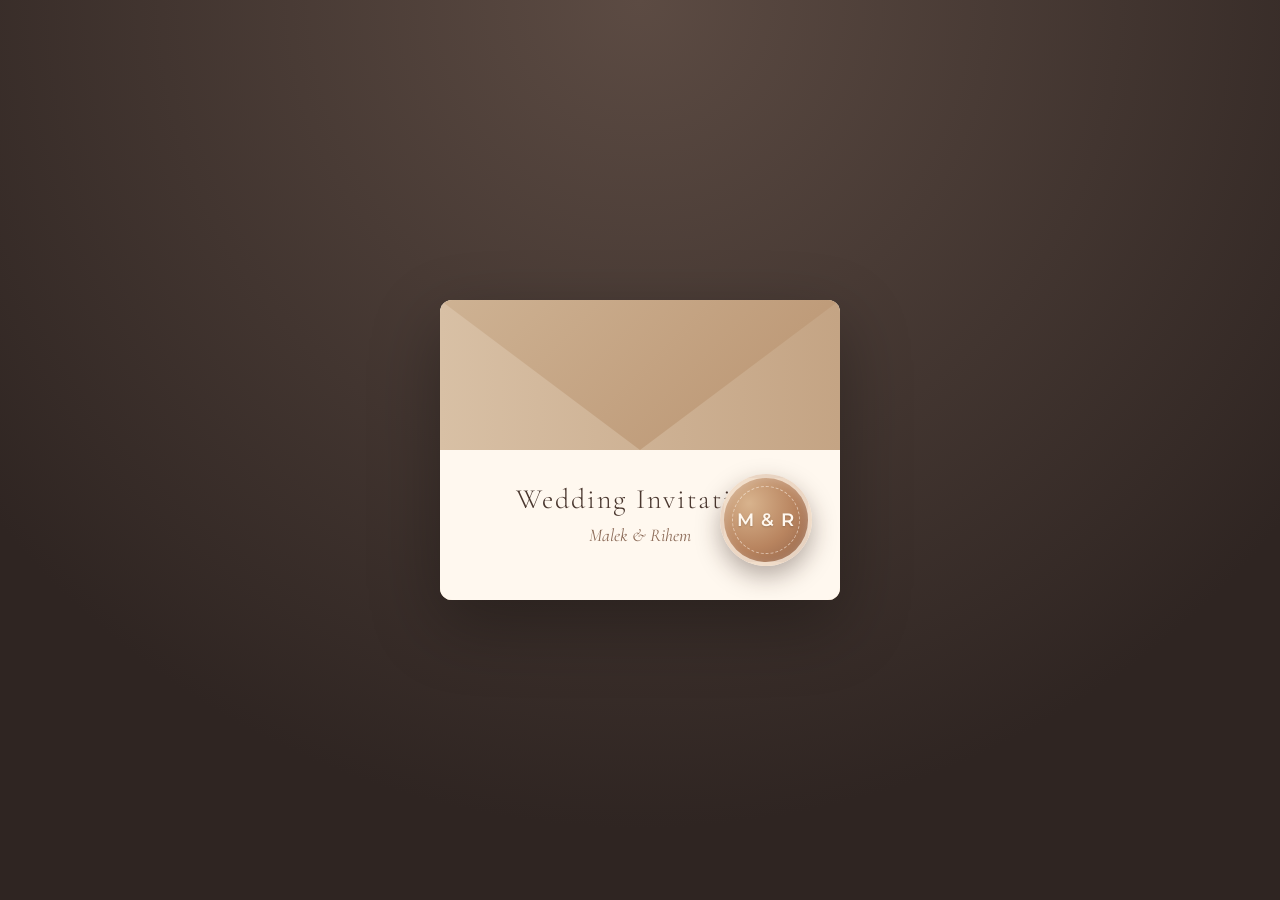
==== invitation.html @ 1e9ac097 "Replace envelope click text with round seal stamp and keep language options on invitation" ====
<!DOCTYPE html>
<html lang="en">
<head>
    <meta charset="UTF-8">
    <meta name="viewport" content="width=device-width, initial-scale=1.0">
    <title>Malek & Rihem Wedding Invitation</title>
    <link rel="stylesheet" href="invitation-styles.css">
    <link href="https://fonts.googleapis.com/css2?family=Cormorant+Garamond:wght@300;400;600&family=Montserrat:wght@400;600&display=swap" rel="stylesheet">
</head>
<body>
    <!-- ENVELOPE PAGE -->
    <div id="envelope-section" class="envelope-section active">
        <div class="envelope-container">
            <div class="envelope">
                <div class="envelope-back"></div>
                <div class="envelope-front">
                    <div class="envelope-flap"></div>
                    <div class="envelope-body">
                        <div class="envelope-text" id="envelope-text">
                            <h1>Wedding Invitation</h1>
                            <p>Malek & Rihem</p>
                        </div>
                        <button class="seal-stamp" type="button" onclick="openInvitation()" aria-label="Open invitation">
                            <span class="seal-inner">
                                <span class="seal-monogram">M&nbsp;&amp;&nbsp;R</span>
                            </span>
                        </button>
                    </div>
                </div>
            </div>
        </div>
    </div>

    <!-- INVITATION PAGE -->
    <div id="invitation-section" class="invitation-section">
        <div class="invitation-header">
            <div class="top-controls">
                <button class="back-btn" onclick="backToEnvelope()">← Back</button>
                <div class="language-toggle" aria-label="Language switcher">
                    <button type="button" id="english-toggle" class="lang-toggle-btn active" onclick="setLanguage('english')">English</button>
                    <button type="button" id="arabic-toggle" class="lang-toggle-btn" onclick="setLanguage('arabic')">العربية</button>
                </div>
            </div>
        </div>

        <div id="english-content" class="language-content active">
            <div class="invitation-container">
                <div class="invitation-card">
                    <div class="decorative-corner top-left"></div>
                    <div class="decorative-corner top-right"></div>
                    <div class="content">
                        <div class="header-text">
                            <p class="cordial">YOU ARE CORDIALLY INVITED TO</p>
                            <p class="ceremony">THE WEDDING OF</p>
                        </div>
                        <div class="names-section">
                            <div class="divider"></div>
                            <h1 class="couple-names">Malek & Rihem</h1>
                            <div class="divider"></div>
                        </div>
                        <div class="date-section">
                            <div class="date-info">
                                <p class="date-day">MONDAY</p>
                                <p class="date-number">17</p>
                                <p class="date-month">AUGUST</p>
                                <p class="date-year">2026</p>
                                <p class="date-time">AT 09 AM</p>
                            </div>
                        </div>
                        <div class="location-section">
                            <p class="venue">Haifa Palace Morneg</p>
                            <a href="https://maps.app.goo.gl/m9n8pzfaNcvFnZn8A" target="_blank" class="map-link">📍 View Location</a>
                        </div>
                        <div class="message-section">
                            <p class="reception-line">Reception to follow</p>
                        </div>
                    </div>
                    <div class="floral-bottom">
                        <div class="flower-group left">
                            <svg class="flower-large" viewBox="0 0 200 200" xmlns="http://www.w3.org/2000/svg">
                                <circle cx="100" cy="100" r="45" fill="#d4a5a5" opacity="0.6"/>
                                <circle cx="85" cy="85" r="30" fill="#e8b8b8" opacity="0.7"/>
                                <circle cx="115" cy="85" r="30" fill="#d4a5a5" opacity="0.8"/>
                                <circle cx="100" cy="60" r="25" fill="#e8c8c8" opacity="0.7"/>
                                <circle cx="100" cy="130" r="28" fill="#d9a5a5" opacity="0.6"/>
                            </svg>
                            <svg class="flower-small" viewBox="0 0 150 150" xmlns="http://www.w3.org/2000/svg">
                                <circle cx="75" cy="75" r="35" fill="#a8d4e0" opacity="0.5"/>
                                <circle cx="65" cy="65" r="22" fill="#b8d4e0" opacity="0.6"/>
                                <circle cx="85" cy="65" r="22" fill="#98c4d0" opacity="0.7"/>
                                <circle cx="75" cy="50" r="20" fill="#a8d4e0" opacity="0.8"/>
                            </svg>
                            <svg class="leaves" viewBox="0 0 100 150" xmlns="http://www.w3.org/2000/svg">
                                <ellipse cx="30" cy="40" rx="12" ry="30" fill="#9fb3cc" opacity="0.5" transform="rotate(-30 30 40)"/>
                                <ellipse cx="50" cy="60" rx="10" ry="28" fill="#a8c4d0" opacity="0.5" transform="rotate(20 50 60)"/>
                                <ellipse cx="20" cy="100" rx="11" ry="32" fill="#8fa3c4" opacity="0.4" transform="rotate(-40 20 100)"/>
                            </svg>
                        </div>
                        <div class="flower-group right">
                            <svg class="flower-large" viewBox="0 0 200 200" xmlns="http://www.w3.org/2000/svg">
                                <circle cx="100" cy="100" r="45" fill="#d4a5a5" opacity="0.6"/>
                                <circle cx="85" cy="85" r="30" fill="#e8b8b8" opacity="0.7"/>
                                <circle cx="115" cy="85" r="30" fill="#d4a5a5" opacity="0.8"/>
                                <circle cx="100" cy="60" r="25" fill="#e8c8c8" opacity="0.7"/>
                                <circle cx="100" cy="130" r="28" fill="#d9a5a5" opacity="0.6"/>
                            </svg>
                            <svg class="flower-small" viewBox="0 0 150 150" xmlns="http://www.w3.org/2000/svg">
                                <circle cx="75" cy="75" r="35" fill="#a8d4e0" opacity="0.5"/>
                                <circle cx="65" cy="65" r="22" fill="#b8d4e0" opacity="0.6"/>
                                <circle cx="85" cy="65" r="22" fill="#98c4d0" opacity="0.7"/>
                                <circle cx="75" cy="50" r="20" fill="#a8d4e0" opacity="0.8"/>
                            </svg>
                            <svg class="leaves" viewBox="0 0 100 150" xmlns="http://www.w3.org/2000/svg">
                                <ellipse cx="70" cy="40" rx="12" ry="30" fill="#9fb3cc" opacity="0.5" transform="rotate(30 70 40)"/>
                                <ellipse cx="50" cy="60" rx="10" ry="28" fill="#a8c4d0" opacity="0.5" transform="rotate(-20 50 60)"/>
                                <ellipse cx="80" cy="100" rx="11" ry="32" fill="#8fa3c4" opacity="0.4" transform="rotate(40 80 100)"/>
                            </svg>
                        </div>
                    </div>
                    <div class="decorative-corner bottom-left"></div>
                    <div class="decorative-corner bottom-right"></div>
                </div>
            </div>
        </div>

        <div id="arabic-content" class="language-content">
            <div class="invitation-container">
                <div class="invitation-card" dir="rtl">
                    <div class="decorative-corner top-left"></div>
                    <div class="decorative-corner top-right"></div>
                    <div class="content">
                        <div class="header-text">
                            <p class="cordial">يشرفنا دعوتك لحضور</p>
                            <p class="ceremony">حفل زفاف</p>
                        </div>
                        <div class="names-section">
                            <div class="divider"></div>
                            <h1 class="couple-names">مالك و ريهام</h1>
                            <div class="divider"></div>
                        </div>
                        <div class="date-section">
                            <div class="date-info">
                                <p class="date-day">الاثنين</p>
                                <p class="date-number">17</p>
                                <p class="date-month">أغسطس</p>
                                <p class="date-year">2026</p>
                                <p class="date-time">الساعة 9:00 صباحاً</p>
                            </div>
                        </div>
                        <div class="location-section">
                            <p class="venue">قصر حيفا مورنج</p>
                            <a href="https://maps.app.goo.gl/m9n8pzfaNcvFnZn8A" target="_blank" class="map-link">📍 عرض الموقع</a>
                        </div>
                        <div class="message-section">
                            <p class="reception-line">يتبعها حفل استقبال</p>
                        </div>
                    </div>
                    <div class="floral-bottom">
                        <div class="flower-group left">
                            <svg class="flower-large" viewBox="0 0 200 200" xmlns="http://www.w3.org/2000/svg">
                                <circle cx="100" cy="100" r="45" fill="#d4a5a5" opacity="0.6"/>
                                <circle cx="85" cy="85" r="30" fill="#e8b8b8" opacity="0.7"/>
                                <circle cx="115" cy="85" r="30" fill="#d4a5a5" opacity="0.8"/>
                                <circle cx="100" cy="60" r="25" fill="#e8c8c8" opacity="0.7"/>
                                <circle cx="100" cy="130" r="28" fill="#d9a5a5" opacity="0.6"/>
                            </svg>
                            <svg class="flower-small" viewBox="0 0 150 150" xmlns="http://www.w3.org/2000/svg">
                                <circle cx="75" cy="75" r="35" fill="#a8d4e0" opacity="0.5"/>
                                <circle cx="65" cy="65" r="22" fill="#b8d4e0" opacity="0.6"/>
                                <circle cx="85" cy="65" r="22" fill="#98c4d0" opacity="0.7"/>
                                <circle cx="75" cy="50" r="20" fill="#a8d4e0" opacity="0.8"/>
                            </svg>
                            <svg class="leaves" viewBox="0 0 100 150" xmlns="http://www.w3.org/2000/svg">
                                <ellipse cx="30" cy="40" rx="12" ry="30" fill="#9fb3cc" opacity="0.5" transform="rotate(-30 30 40)"/>
                                <ellipse cx="50" cy="60" rx="10" ry="28" fill="#a8c4d0" opacity="0.5" transform="rotate(20 50 60)"/>
                                <ellipse cx="20" cy="100" rx="11" ry="32" fill="#8fa3c4" opacity="0.4" transform="rotate(-40 20 100)"/>
                            </svg>
                        </div>
                        <div class="flower-group right">
                            <svg class="flower-large" viewBox="0 0 200 200" xmlns="http://www.w3.org/2000/svg">
                                <circle cx="100" cy="100" r="45" fill="#d4a5a5" opacity="0.6"/>
                                <circle cx="85" cy="85" r="30" fill="#e8b8b8" opacity="0.7"/>
                                <circle cx="115" cy="85" r="30" fill="#d4a5a5" opacity="0.8"/>
                                <circle cx="100" cy="60" r="25" fill="#e8c8c8" opacity="0.7"/>
                                <circle cx="100" cy="130" r="28" fill="#d9a5a5" opacity="0.6"/>
                            </svg>
                            <svg class="flower-small" viewBox="0 0 150 150" xmlns="http://www.w3.org/2000/svg">
                                <circle cx="75" cy="75" r="35" fill="#a8d4e0" opacity="0.5"/>
                                <circle cx="65" cy="65" r="22" fill="#b8d4e0" opacity="0.6"/>
                                <circle cx="85" cy="65" r="22" fill="#98c4d0" opacity="0.7"/>
                                <circle cx="75" cy="50" r="20" fill="#a8d4e0" opacity="0.8"/>
                            </svg>
                            <svg class="leaves" viewBox="0 0 100 150" xmlns="http://www.w3.org/2000/svg">
                                <ellipse cx="70" cy="40" rx="12" ry="30" fill="#9fb3cc" opacity="0.5" transform="rotate(30 70 40)"/>
                                <ellipse cx="50" cy="60" rx="10" ry="28" fill="#a8c4d0" opacity="0.5" transform="rotate(-20 50 60)"/>
                                <ellipse cx="80" cy="100" rx="11" ry="32" fill="#8fa3c4" opacity="0.4" transform="rotate(40 80 100)"/>
                            </svg>
                        </div>
                    </div>
                    <div class="decorative-corner bottom-left"></div>
                    <div class="decorative-corner bottom-right"></div>
                </div>
            </div>
        </div>
    </div>

    <script src="invitation-script.js"></script>
</body>
</html>
---- invitation-styles.css ----
* {
    margin: 0;
    padding: 0;
    box-sizing: border-box;
}

body {
    font-family: 'Cormorant Garamond', serif;
    background: linear-gradient(135deg, #4f4039 0%, #2f2522 100%);
    min-height: 100vh;
    color: #4a372f;
}

.envelope-section {
    display: none;
    width: 100%;
    height: 100vh;
    align-items: center;
    justify-content: center;
    background: radial-gradient(circle at top, #5c4b43 0%, #2f2522 75%);
    animation: fadeIn 0.6s ease-in;
}

.envelope-section.active {
    display: flex;
}

@keyframes fadeIn {
    from { opacity: 0; }
    to { opacity: 1; }
}

.envelope-container {
    perspective: 1000px;
    width: 100%;
    height: 100%;
    display: flex;
    align-items: center;
    justify-content: center;
}

.envelope {
    position: relative;
    width: 400px;
    height: 300px;
    background: #fff8ef;
    border-radius: 12px;
    box-shadow: 0 24px 70px rgba(0, 0, 0, 0.3);
    overflow: hidden;
}

.envelope-back {
    position: absolute;
    inset: 0;
    background: linear-gradient(to right, #d8c0a5, #c4a484);
    z-index: 1;
}

.envelope-front {
    position: absolute;
    inset: 0;
    z-index: 2;
    display: flex;
    flex-direction: column;
    align-items: center;
    justify-content: center;
}

.envelope-flap {
    position: absolute;
    top: 0;
    left: 0;
    width: 100%;
    height: 50%;
    background: linear-gradient(135deg, #ceb293, #b99370);
    clip-path: polygon(0 0, 100% 0, 50% 100%);
    z-index: 3;
}

.envelope-body {
    position: absolute;
    top: 50%;
    left: 0;
    width: 100%;
    height: 50%;
    background: #fff8ef;
    display: flex;
    flex-direction: column;
    align-items: center;
    justify-content: center;
    padding: 30px 20px;
    z-index: 2;
}

.envelope-text {
    text-align: center;
    margin-bottom: 22px;
    z-index: 3;
    position: relative;
}

.envelope-text h1 {
    font-size: 28px;
    color: #4a372f;
    font-weight: 300;
    letter-spacing: 2px;
    margin-bottom: 8px;
}

.envelope-text p {
    font-size: 18px;
    color: #8b6a57;
    font-style: italic;
}

.seal-stamp {
    position: absolute;
    right: 28px;
    top: 24px;
    width: 92px;
    height: 92px;
    border: none;
    background: transparent;
    cursor: pointer;
    z-index: 5;
    padding: 0;
    border-radius: 50%;
    transition: transform 0.3s ease;
    animation: seal-float 2.2s ease-in-out infinite;
}

.seal-stamp:hover {
    transform: scale(1.08);
}

.seal-inner {
    width: 100%;
    height: 100%;
    display: flex;
    align-items: center;
    justify-content: center;
    border-radius: 50%;
    background: radial-gradient(circle at 30% 30%, #d8b38d 0%, #b8845f 55%, #8e5f46 100%);
    border: 4px solid rgba(255, 244, 231, 0.75);
    box-shadow: 0 10px 24px rgba(43, 25, 20, 0.35), inset 0 2px 8px rgba(255, 255, 255, 0.25);
    position: relative;
}

.seal-inner::before {
    content: "";
    position: absolute;
    inset: 8px;
    border-radius: 50%;
    border: 1px dashed rgba(255, 245, 235, 0.55);
}

.seal-monogram {
    color: #fff8ef;
    font-family: 'Montserrat', sans-serif;
    font-size: 18px;
    font-weight: 600;
    letter-spacing: 1px;
    text-shadow: 0 1px 2px rgba(0, 0, 0, 0.18);
}

@keyframes seal-float {
    0%, 100% { transform: translateY(0); }
    50% { transform: translateY(-4px); }
}

.invitation-section {
    display: none;
    width: 100%;
    min-height: 100vh;
    padding: 20px;
    background: linear-gradient(135deg, #4f4039 0%, #2f2522 100%);
    animation: fadeIn 0.5s ease-in;
}

.invitation-section.active {
    display: block;
}

.invitation-header {
    max-width: 850px;
    margin: 0 auto 20px;
    padding: 10px 0;
}

.top-controls {
    display: flex;
    justify-content: space-between;
    align-items: center;
    gap: 16px;
    flex-wrap: wrap;
}

.back-btn {
    background: linear-gradient(135deg, #8b6a57 0%, #6f5345 100%);
    color: #fffaf4;
    border: none;
    padding: 10px 20px;
    border-radius: 25px;
    cursor: pointer;
    font-weight: 600;
    font-size: 13px;
    transition: all 0.3s ease;
}

.back-btn:hover {
    transform: scale(1.05);
    box-shadow: 0 6px 20px rgba(17, 11, 9, 0.35);
}

.language-toggle {
    display: inline-flex;
    align-items: center;
    gap: 8px;
    padding: 6px;
    border-radius: 999px;
    background: rgba(255, 248, 239, 0.12);
    border: 1px solid rgba(198, 162, 122, 0.35);
    backdrop-filter: blur(6px);
}

.lang-toggle-btn {
    border: none;
    background: transparent;
    color: #f3e8dc;
    padding: 10px 18px;
    border-radius: 999px;
    cursor: pointer;
    font-size: 14px;
    font-weight: 600;
    transition: all 0.25s ease;
}

.lang-toggle-btn.active {
    background: linear-gradient(135deg, #c6a27a 0%, #a67c7c 100%);
    color: #fffaf4;
    box-shadow: 0 8px 18px rgba(0, 0, 0, 0.22);
}

.lang-toggle-btn:hover:not(.active) {
    background: rgba(255, 248, 239, 0.12);
}

.language-content {
    display: none;
}

.language-content.active {
    display: block;
}

.invitation-container {
    max-width: 850px;
    margin: 0 auto;
    display: flex;
    align-items: center;
    justify-content: center;
    min-height: calc(100vh - 80px);
}

.invitation-card {
    background: linear-gradient(180deg, #f8f1e8 0%, #efe3d3 100%);
    border-radius: 18px;
    padding: 60px 50px 80px 50px;
    box-shadow: 0 30px 90px rgba(0, 0, 0, 0.28);
    position: relative;
    max-width: 750px;
    overflow: visible;
    border: 1px solid rgba(198, 162, 122, 0.35);
}

.decorative-corner {
    position: absolute;
    width: 120px;
    height: 120px;
    opacity: 0.45;
    pointer-events: none;
}

.decorative-corner.top-left,
.decorative-corner.bottom-left {
    left: -20px;
    background: url("data:image/svg+xml,%3Csvg xmlns='http://www.w3.org/2000/svg' viewBox='0 0 120 120'%3E%3Cpath d='M20 100 Q30 90 40 80 Q50 70 60 60 Q70 50 80 40 Q90 30 100 25' fill='none' stroke='%23a67c7c' stroke-width='2'/%3E%3Cpath d='M25 95 Q35 85 45 75 Q55 65 65 55' fill='none' stroke='%23c6a27a' stroke-width='1.5'/%3E%3Ccircle cx='75' cy='45' r='4' fill='%23c6a27a'/%3E%3Ccircle cx='88' cy='33' r='3' fill='%23a67c7c'/%3E%3C/svg%3E") no-repeat center/contain;
}

.decorative-corner.top-right,
.decorative-corner.bottom-right {
    right: -20px;
    background: url("data:image/svg+xml,%3Csvg xmlns='http://www.w3.org/2000/svg' viewBox='0 0 120 120'%3E%3Cpath d='M100 100 Q90 90 80 80 Q70 70 60 60 Q50 50 40 40 Q30 30 20 25' fill='none' stroke='%23a67c7c' stroke-width='2'/%3E%3Cpath d='M95 95 Q85 85 75 75 Q65 65 55 55' fill='none' stroke='%23c6a27a' stroke-width='1.5'/%3E%3Ccircle cx='45' cy='45' r='4' fill='%23c6a27a'/%3E%3Ccircle cx='32' cy='33' r='3' fill='%23a67c7c'/%3E%3C/svg%3E") no-repeat center/contain;
}

.decorative-corner.top-left { top: -20px; }
.decorative-corner.top-right { top: -20px; }
.decorative-corner.bottom-left { bottom: -20px; transform: scaleY(-1); }
.decorative-corner.bottom-right { bottom: -20px; transform: scaleX(-1) scaleY(-1); }

.content {
    position: relative;
    z-index: 2;
}

.header-text {
    text-align: center;
    margin-bottom: 30px;
}

.cordial {
    font-size: 16px;
    letter-spacing: 3px;
    color: #8b6a57;
    font-weight: 500;
    margin-bottom: 8px;
    text-transform: uppercase;
}

.ceremony {
    font-size: 14px;
    letter-spacing: 2px;
    color: #a67c7c;
    font-weight: 400;
    text-transform: uppercase;
}

.names-section {
    text-align: center;
    margin: 40px 0;
    display: flex;
    flex-direction: column;
    align-items: center;
    gap: 15px;
}

.divider {
    width: 100px;
    height: 2px;
    background: linear-gradient(90deg, transparent, #c6a27a, transparent);
}

.couple-names {
    font-size: 52px;
    color: #4a372f;
    font-weight: 300;
    letter-spacing: 1px;
    font-style: italic;
}

.date-section {
    text-align: center;
    margin: 50px 0 40px 0;
}

.date-info {
    display: flex;
    flex-direction: column;
    align-items: center;
    gap: 8px;
    background: linear-gradient(135deg, rgba(166, 124, 124, 0.08) 0%, rgba(198, 162, 122, 0.12) 100%);
    padding: 30px;
    border-radius: 12px;
    border: 1px solid rgba(198, 162, 122, 0.28);
}

.date-day {
    font-size: 12px;
    letter-spacing: 2px;
    color: #8b6a57;
    text-transform: uppercase;
    font-weight: 600;
}

.date-number {
    font-size: 56px;
    color: #c6a27a;
    font-weight: 400;
    line-height: 1;
}

.date-month {
    font-size: 12px;
    letter-spacing: 2px;
    color: #8b6a57;
    text-transform: uppercase;
    font-weight: 600;
}

.date-year {
    font-size: 14px;
    color: #7a6457;
    margin-top: 5px;
}

.date-time {
    font-size: 12px;
    color: #a67c7c;
    margin-top: 8px;
    font-weight: 600;
}

.location-section {
    text-align: center;
    margin: 35px 0;
}

.venue {
    font-size: 20px;
    color: #4a372f;
    font-weight: 400;
    letter-spacing: 0.5px;
    margin-bottom: 12px;
}

.map-link {
    display: inline-block;
    color: #8b6a57;
    text-decoration: none;
    font-size: 13px;
    border-bottom: 2px solid #c6a27a;
    transition: all 0.3s ease;
    padding-bottom: 3px;
}

.map-link:hover {
    color: #4a372f;
    border-bottom-color: #4a372f;
}

.message-section {
    text-align: center;
    margin: 30px 0;
}

.reception-line {
    font-size: 13px;
    color: #7a6457;
    letter-spacing: 1px;
    font-style: italic;
}

.floral-bottom {
    position: absolute;
    bottom: -40px;
    left: 0;
    right: 0;
    display: flex;
    justify-content: space-between;
    width: 100%;
    z-index: 1;
}

.flower-group {
    position: relative;
    width: 150px;
    height: 150px;
}

.flower-group.left { left: -30px; }
.flower-group.right { right: -30px; }

.flower-large {
    position: absolute;
    width: 130px;
    height: 130px;
    bottom: 0;
}

.flower-small {
    position: absolute;
    width: 90px;
    height: 90px;
    bottom: 20px;
}

.leaves {
    position: absolute;
    width: 80px;
    height: 120px;
}

@media (max-width: 600px) {
    .envelope {
        width: 320px;
        height: 240px;
    }

    .seal-stamp {
        width: 78px;
        height: 78px;
        right: 20px;
        top: 18px;
    }

    .seal-monogram {
        font-size: 15px;
    }

    .top-controls {
        flex-direction: column;
        align-items: stretch;
    }

    .language-toggle {
        justify-content: center;
    }

    .invitation-card {
        padding: 40px 25px 70px 25px;
    }

    .couple-names {
        font-size: 40px;
    }

    .date-number {
        font-size: 48px;
    }

    .cordial {
        font-size: 14px;
    }

    .ceremony {
        font-size: 12px;
    }

    .venue {
        font-size: 18px;
    }

    .decorative-corner {
        width: 80px;
        height: 80px;
    }

    .flower-large {
        width: 100px;
        height: 100px;
    }

    .flower-small {
        width: 70px;
        height: 70px;
    }
}

@media (max-width: 400px) {
    .envelope {
        width: 280px;
        height: 210px;
    }

    .seal-stamp {
        width: 68px;
        height: 68px;
        right: 16px;
        top: 16px;
    }

    .seal-monogram {
        font-size: 13px;
    }

    .lang-toggle-btn {
        padding: 9px 14px;
        font-size: 13px;
    }

    .invitation-card {
        padding: 30px 15px 60px 15px;
    }

    .couple-names {
        font-size: 32px;
    }

    .date-number {
        font-size: 42px;
    }

    .names-section {
        gap: 10px;
    }

    .envelope-text h1 {
        font-size: 22px;
    }

    .envelope-text p {
        font-size: 16px;
    }
}
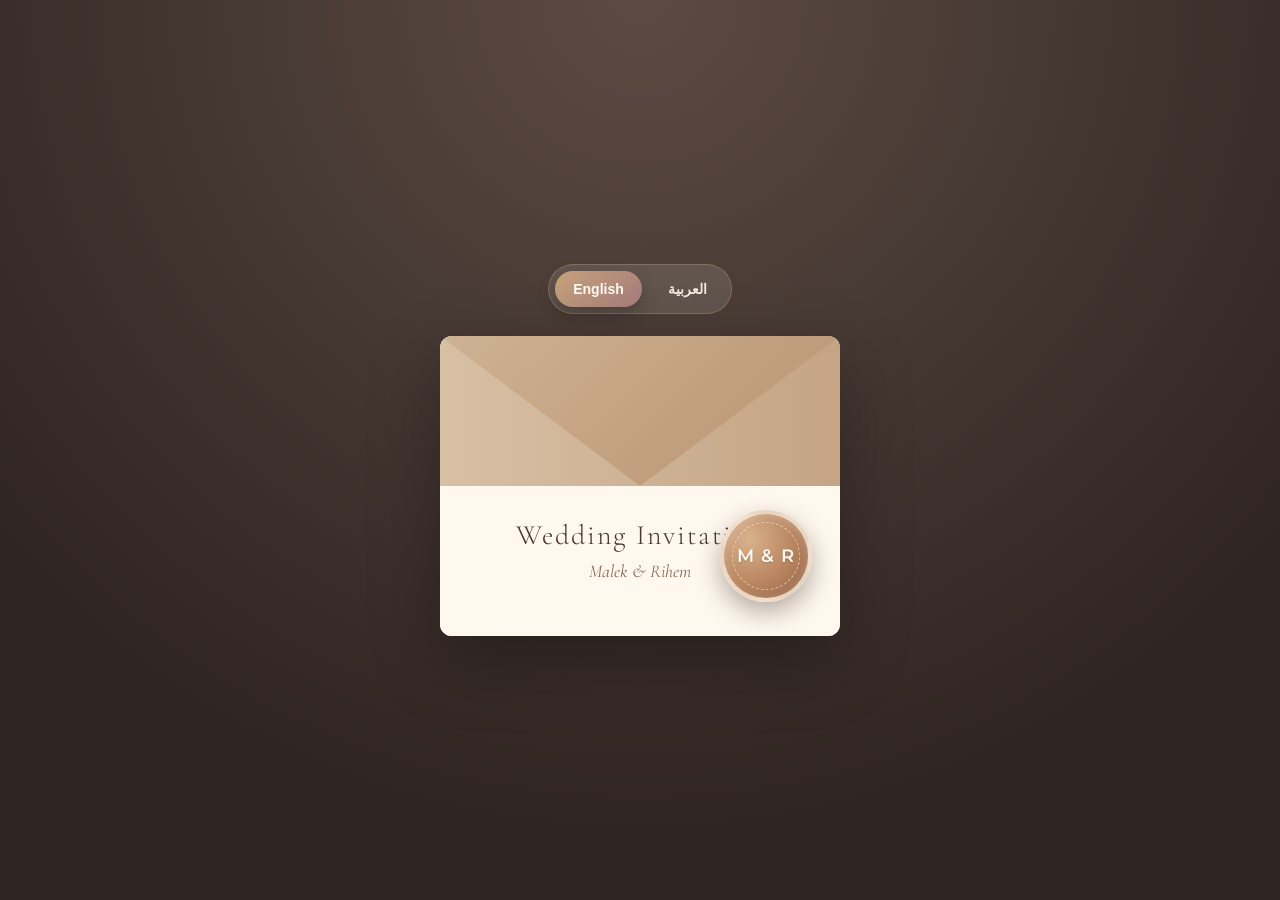
==== commit 963a3feb: "Show language selector on envelope page and keep selection through invitation" ====
--- a/invitation.html
+++ b/invitation.html
@@ -8,30 +8,37 @@
     <link href="https://fonts.googleapis.com/css2?family=Cormorant+Garamond:wght@300;400;600&family=Montserrat:wght@400;600&display=swap" rel="stylesheet">
 </head>
 <body>
-    <!-- ENVELOPE PAGE -->
     <div id="envelope-section" class="envelope-section active">
-        <div class="envelope-container">
-            <div class="envelope">
-                <div class="envelope-back"></div>
-                <div class="envelope-front">
-                    <div class="envelope-flap"></div>
-                    <div class="envelope-body">
-                        <div class="envelope-text" id="envelope-text">
-                            <h1>Wedding Invitation</h1>
-                            <p>Malek & Rihem</p>
+        <div class="envelope-stage">
+            <div class="envelope-language-bar">
+                <div class="language-toggle" aria-label="Language switcher">
+                    <button type="button" id="english-toggle-envelope" class="lang-toggle-btn active" onclick="setLanguage('english')">English</button>
+                    <button type="button" id="arabic-toggle-envelope" class="lang-toggle-btn" onclick="setLanguage('arabic')">العربية</button>
+                </div>
+            </div>
+
+            <div class="envelope-container">
+                <div class="envelope">
+                    <div class="envelope-back"></div>
+                    <div class="envelope-front">
+                        <div class="envelope-flap"></div>
+                        <div class="envelope-body">
+                            <div class="envelope-text" id="envelope-text">
+                                <h1>Wedding Invitation</h1>
+                                <p>Malek & Rihem</p>
+                            </div>
+                            <button class="seal-stamp" type="button" onclick="openInvitation()" aria-label="Open invitation">
+                                <span class="seal-inner">
+                                    <span class="seal-monogram">M &amp; R</span>
+                                </span>
+                            </button>
                         </div>
-                        <button class="seal-stamp" type="button" onclick="openInvitation()" aria-label="Open invitation">
-                            <span class="seal-inner">
-                                <span class="seal-monogram">M&nbsp;&amp;&nbsp;R</span>
-                            </span>
-                        </button>
                     </div>
                 </div>
             </div>
         </div>
     </div>
 
-    <!-- INVITATION PAGE -->
     <div id="invitation-section" class="invitation-section">
         <div class="invitation-header">
             <div class="top-controls">
@@ -77,44 +84,14 @@
                     </div>
                     <div class="floral-bottom">
                         <div class="flower-group left">
-                            <svg class="flower-large" viewBox="0 0 200 200" xmlns="http://www.w3.org/2000/svg">
-                                <circle cx="100" cy="100" r="45" fill="#d4a5a5" opacity="0.6"/>
-                                <circle cx="85" cy="85" r="30" fill="#e8b8b8" opacity="0.7"/>
-                                <circle cx="115" cy="85" r="30" fill="#d4a5a5" opacity="0.8"/>
-                                <circle cx="100" cy="60" r="25" fill="#e8c8c8" opacity="0.7"/>
-                                <circle cx="100" cy="130" r="28" fill="#d9a5a5" opacity="0.6"/>
-                            </svg>
-                            <svg class="flower-small" viewBox="0 0 150 150" xmlns="http://www.w3.org/2000/svg">
-                                <circle cx="75" cy="75" r="35" fill="#a8d4e0" opacity="0.5"/>
-                                <circle cx="65" cy="65" r="22" fill="#b8d4e0" opacity="0.6"/>
-                                <circle cx="85" cy="65" r="22" fill="#98c4d0" opacity="0.7"/>
-                                <circle cx="75" cy="50" r="20" fill="#a8d4e0" opacity="0.8"/>
-                            </svg>
-                            <svg class="leaves" viewBox="0 0 100 150" xmlns="http://www.w3.org/2000/svg">
-                                <ellipse cx="30" cy="40" rx="12" ry="30" fill="#9fb3cc" opacity="0.5" transform="rotate(-30 30 40)"/>
-                                <ellipse cx="50" cy="60" rx="10" ry="28" fill="#a8c4d0" opacity="0.5" transform="rotate(20 50 60)"/>
-                                <ellipse cx="20" cy="100" rx="11" ry="32" fill="#8fa3c4" opacity="0.4" transform="rotate(-40 20 100)"/>
-                            </svg>
+                            <svg class="flower-large" viewBox="0 0 200 200" xmlns="http://www.w3.org/2000/svg"><circle cx="100" cy="100" r="45" fill="#d4a5a5" opacity="0.6"/><circle cx="85" cy="85" r="30" fill="#e8b8b8" opacity="0.7"/><circle cx="115" cy="85" r="30" fill="#d4a5a5" opacity="0.8"/><circle cx="100" cy="60" r="25" fill="#e8c8c8" opacity="0.7"/><circle cx="100" cy="130" r="28" fill="#d9a5a5" opacity="0.6"/></svg>
+                            <svg class="flower-small" viewBox="0 0 150 150" xmlns="http://www.w3.org/2000/svg"><circle cx="75" cy="75" r="35" fill="#a8d4e0" opacity="0.5"/><circle cx="65" cy="65" r="22" fill="#b8d4e0" opacity="0.6"/><circle cx="85" cy="65" r="22" fill="#98c4d0" opacity="0.7"/><circle cx="75" cy="50" r="20" fill="#a8d4e0" opacity="0.8"/></svg>
+                            <svg class="leaves" viewBox="0 0 100 150" xmlns="http://www.w3.org/2000/svg"><ellipse cx="30" cy="40" rx="12" ry="30" fill="#9fb3cc" opacity="0.5" transform="rotate(-30 30 40)"/><ellipse cx="50" cy="60" rx="10" ry="28" fill="#a8c4d0" opacity="0.5" transform="rotate(20 50 60)"/><ellipse cx="20" cy="100" rx="11" ry="32" fill="#8fa3c4" opacity="0.4" transform="rotate(-40 20 100)"/></svg>
                         </div>
                         <div class="flower-group right">
-                            <svg class="flower-large" viewBox="0 0 200 200" xmlns="http://www.w3.org/2000/svg">
-                                <circle cx="100" cy="100" r="45" fill="#d4a5a5" opacity="0.6"/>
-                                <circle cx="85" cy="85" r="30" fill="#e8b8b8" opacity="0.7"/>
-                                <circle cx="115" cy="85" r="30" fill="#d4a5a5" opacity="0.8"/>
-                                <circle cx="100" cy="60" r="25" fill="#e8c8c8" opacity="0.7"/>
-                                <circle cx="100" cy="130" r="28" fill="#d9a5a5" opacity="0.6"/>
-                            </svg>
-                            <svg class="flower-small" viewBox="0 0 150 150" xmlns="http://www.w3.org/2000/svg">
-                                <circle cx="75" cy="75" r="35" fill="#a8d4e0" opacity="0.5"/>
-                                <circle cx="65" cy="65" r="22" fill="#b8d4e0" opacity="0.6"/>
-                                <circle cx="85" cy="65" r="22" fill="#98c4d0" opacity="0.7"/>
-                                <circle cx="75" cy="50" r="20" fill="#a8d4e0" opacity="0.8"/>
-                            </svg>
-                            <svg class="leaves" viewBox="0 0 100 150" xmlns="http://www.w3.org/2000/svg">
-                                <ellipse cx="70" cy="40" rx="12" ry="30" fill="#9fb3cc" opacity="0.5" transform="rotate(30 70 40)"/>
-                                <ellipse cx="50" cy="60" rx="10" ry="28" fill="#a8c4d0" opacity="0.5" transform="rotate(-20 50 60)"/>
-                                <ellipse cx="80" cy="100" rx="11" ry="32" fill="#8fa3c4" opacity="0.4" transform="rotate(40 80 100)"/>
-                            </svg>
+                            <svg class="flower-large" viewBox="0 0 200 200" xmlns="http://www.w3.org/2000/svg"><circle cx="100" cy="100" r="45" fill="#d4a5a5" opacity="0.6"/><circle cx="85" cy="85" r="30" fill="#e8b8b8" opacity="0.7"/><circle cx="115" cy="85" r="30" fill="#d4a5a5" opacity="0.8"/><circle cx="100" cy="60" r="25" fill="#e8c8c8" opacity="0.7"/><circle cx="100" cy="130" r="28" fill="#d9a5a5" opacity="0.6"/></svg>
+                            <svg class="flower-small" viewBox="0 0 150 150" xmlns="http://www.w3.org/2000/svg"><circle cx="75" cy="75" r="35" fill="#a8d4e0" opacity="0.5"/><circle cx="65" cy="65" r="22" fill="#b8d4e0" opacity="0.6"/><circle cx="85" cy="65" r="22" fill="#98c4d0" opacity="0.7"/><circle cx="75" cy="50" r="20" fill="#a8d4e0" opacity="0.8"/></svg>
+                            <svg class="leaves" viewBox="0 0 100 150" xmlns="http://www.w3.org/2000/svg"><ellipse cx="70" cy="40" rx="12" ry="30" fill="#9fb3cc" opacity="0.5" transform="rotate(30 70 40)"/><ellipse cx="50" cy="60" rx="10" ry="28" fill="#a8c4d0" opacity="0.5" transform="rotate(-20 50 60)"/><ellipse cx="80" cy="100" rx="11" ry="32" fill="#8fa3c4" opacity="0.4" transform="rotate(40 80 100)"/></svg>
                         </div>
                     </div>
                     <div class="decorative-corner bottom-left"></div>
@@ -157,44 +134,14 @@
                     </div>
                     <div class="floral-bottom">
                         <div class="flower-group left">
-                            <svg class="flower-large" viewBox="0 0 200 200" xmlns="http://www.w3.org/2000/svg">
-                                <circle cx="100" cy="100" r="45" fill="#d4a5a5" opacity="0.6"/>
-                                <circle cx="85" cy="85" r="30" fill="#e8b8b8" opacity="0.7"/>
-                                <circle cx="115" cy="85" r="30" fill="#d4a5a5" opacity="0.8"/>
-                                <circle cx="100" cy="60" r="25" fill="#e8c8c8" opacity="0.7"/>
-                                <circle cx="100" cy="130" r="28" fill="#d9a5a5" opacity="0.6"/>
-                            </svg>
-                            <svg class="flower-small" viewBox="0 0 150 150" xmlns="http://www.w3.org/2000/svg">
-                                <circle cx="75" cy="75" r="35" fill="#a8d4e0" opacity="0.5"/>
-                                <circle cx="65" cy="65" r="22" fill="#b8d4e0" opacity="0.6"/>
-                                <circle cx="85" cy="65" r="22" fill="#98c4d0" opacity="0.7"/>
-                                <circle cx="75" cy="50" r="20" fill="#a8d4e0" opacity="0.8"/>
-                            </svg>
-                            <svg class="leaves" viewBox="0 0 100 150" xmlns="http://www.w3.org/2000/svg">
-                                <ellipse cx="30" cy="40" rx="12" ry="30" fill="#9fb3cc" opacity="0.5" transform="rotate(-30 30 40)"/>
-                                <ellipse cx="50" cy="60" rx="10" ry="28" fill="#a8c4d0" opacity="0.5" transform="rotate(20 50 60)"/>
-                                <ellipse cx="20" cy="100" rx="11" ry="32" fill="#8fa3c4" opacity="0.4" transform="rotate(-40 20 100)"/>
-                            </svg>
+                            <svg class="flower-large" viewBox="0 0 200 200" xmlns="http://www.w3.org/2000/svg"><circle cx="100" cy="100" r="45" fill="#d4a5a5" opacity="0.6"/><circle cx="85" cy="85" r="30" fill="#e8b8b8" opacity="0.7"/><circle cx="115" cy="85" r="30" fill="#d4a5a5" opacity="0.8"/><circle cx="100" cy="60" r="25" fill="#e8c8c8" opacity="0.7"/><circle cx="100" cy="130" r="28" fill="#d9a5a5" opacity="0.6"/></svg>
+                            <svg class="flower-small" viewBox="0 0 150 150" xmlns="http://www.w3.org/2000/svg"><circle cx="75" cy="75" r="35" fill="#a8d4e0" opacity="0.5"/><circle cx="65" cy="65" r="22" fill="#b8d4e0" opacity="0.6"/><circle cx="85" cy="65" r="22" fill="#98c4d0" opacity="0.7"/><circle cx="75" cy="50" r="20" fill="#a8d4e0" opacity="0.8"/></svg>
+                            <svg class="leaves" viewBox="0 0 100 150" xmlns="http://www.w3.org/2000/svg"><ellipse cx="30" cy="40" rx="12" ry="30" fill="#9fb3cc" opacity="0.5" transform="rotate(-30 30 40)"/><ellipse cx="50" cy="60" rx="10" ry="28" fill="#a8c4d0" opacity="0.5" transform="rotate(20 50 60)"/><ellipse cx="20" cy="100" rx="11" ry="32" fill="#8fa3c4" opacity="0.4" transform="rotate(-40 20 100)"/></svg>
                         </div>
                         <div class="flower-group right">
-                            <svg class="flower-large" viewBox="0 0 200 200" xmlns="http://www.w3.org/2000/svg">
-                                <circle cx="100" cy="100" r="45" fill="#d4a5a5" opacity="0.6"/>
-                                <circle cx="85" cy="85" r="30" fill="#e8b8b8" opacity="0.7"/>
-                                <circle cx="115" cy="85" r="30" fill="#d4a5a5" opacity="0.8"/>
-                                <circle cx="100" cy="60" r="25" fill="#e8c8c8" opacity="0.7"/>
-                                <circle cx="100" cy="130" r="28" fill="#d9a5a5" opacity="0.6"/>
-                            </svg>
-                            <svg class="flower-small" viewBox="0 0 150 150" xmlns="http://www.w3.org/2000/svg">
-                                <circle cx="75" cy="75" r="35" fill="#a8d4e0" opacity="0.5"/>
-                                <circle cx="65" cy="65" r="22" fill="#b8d4e0" opacity="0.6"/>
-                                <circle cx="85" cy="65" r="22" fill="#98c4d0" opacity="0.7"/>
-                                <circle cx="75" cy="50" r="20" fill="#a8d4e0" opacity="0.8"/>
-                            </svg>
-                            <svg class="leaves" viewBox="0 0 100 150" xmlns="http://www.w3.org/2000/svg">
-                                <ellipse cx="70" cy="40" rx="12" ry="30" fill="#9fb3cc" opacity="0.5" transform="rotate(30 70 40)"/>
-                                <ellipse cx="50" cy="60" rx="10" ry="28" fill="#a8c4d0" opacity="0.5" transform="rotate(-20 50 60)"/>
-                                <ellipse cx="80" cy="100" rx="11" ry="32" fill="#8fa3c4" opacity="0.4" transform="rotate(40 80 100)"/>
-                            </svg>
+                            <svg class="flower-large" viewBox="0 0 200 200" xmlns="http://www.w3.org/2000/svg"><circle cx="100" cy="100" r="45" fill="#d4a5a5" opacity="0.6"/><circle cx="85" cy="85" r="30" fill="#e8b8b8" opacity="0.7"/><circle cx="115" cy="85" r="30" fill="#d4a5a5" opacity="0.8"/><circle cx="100" cy="60" r="25" fill="#e8c8c8" opacity="0.7"/><circle cx="100" cy="130" r="28" fill="#d9a5a5" opacity="0.6"/></svg>
+                            <svg class="flower-small" viewBox="0 0 150 150" xmlns="http://www.w3.org/2000/svg"><circle cx="75" cy="75" r="35" fill="#a8d4e0" opacity="0.5"/><circle cx="65" cy="65" r="22" fill="#b8d4e0" opacity="0.6"/><circle cx="85" cy="65" r="22" fill="#98c4d0" opacity="0.7"/><circle cx="75" cy="50" r="20" fill="#a8d4e0" opacity="0.8"/></svg>
+                            <svg class="leaves" viewBox="0 0 100 150" xmlns="http://www.w3.org/2000/svg"><ellipse cx="70" cy="40" rx="12" ry="30" fill="#9fb3cc" opacity="0.5" transform="rotate(30 70 40)"/><ellipse cx="50" cy="60" rx="10" ry="28" fill="#a8c4d0" opacity="0.5" transform="rotate(-20 50 60)"/><ellipse cx="80" cy="100" rx="11" ry="32" fill="#8fa3c4" opacity="0.4" transform="rotate(40 80 100)"/></svg>
                         </div>
                     </div>
                     <div class="decorative-corner bottom-left"></div>
--- a/invitation-styles.css
+++ b/invitation-styles.css
@@ -14,11 +14,12 @@
 .envelope-section {
     display: none;
     width: 100%;
-    height: 100vh;
+    min-height: 100vh;
     align-items: center;
     justify-content: center;
     background: radial-gradient(circle at top, #5c4b43 0%, #2f2522 75%);
     animation: fadeIn 0.6s ease-in;
+    padding: 24px;
 }
 
 .envelope-section.active {
@@ -30,10 +31,23 @@
     to { opacity: 1; }
 }
 
+.envelope-stage {
+    width: 100%;
+    display: flex;
+    flex-direction: column;
+    align-items: center;
+    gap: 22px;
+}
+
+.envelope-language-bar {
+    display: flex;
+    justify-content: center;
+    width: 100%;
+}
+
 .envelope-container {
     perspective: 1000px;
     width: 100%;
-    height: 100%;
     display: flex;
     align-items: center;
     justify-content: center;
@@ -502,7 +516,8 @@
         align-items: stretch;
     }
 
-    .language-toggle {
+    .language-toggle,
+    .envelope-language-bar .language-toggle {
         justify-content: center;
     }
 
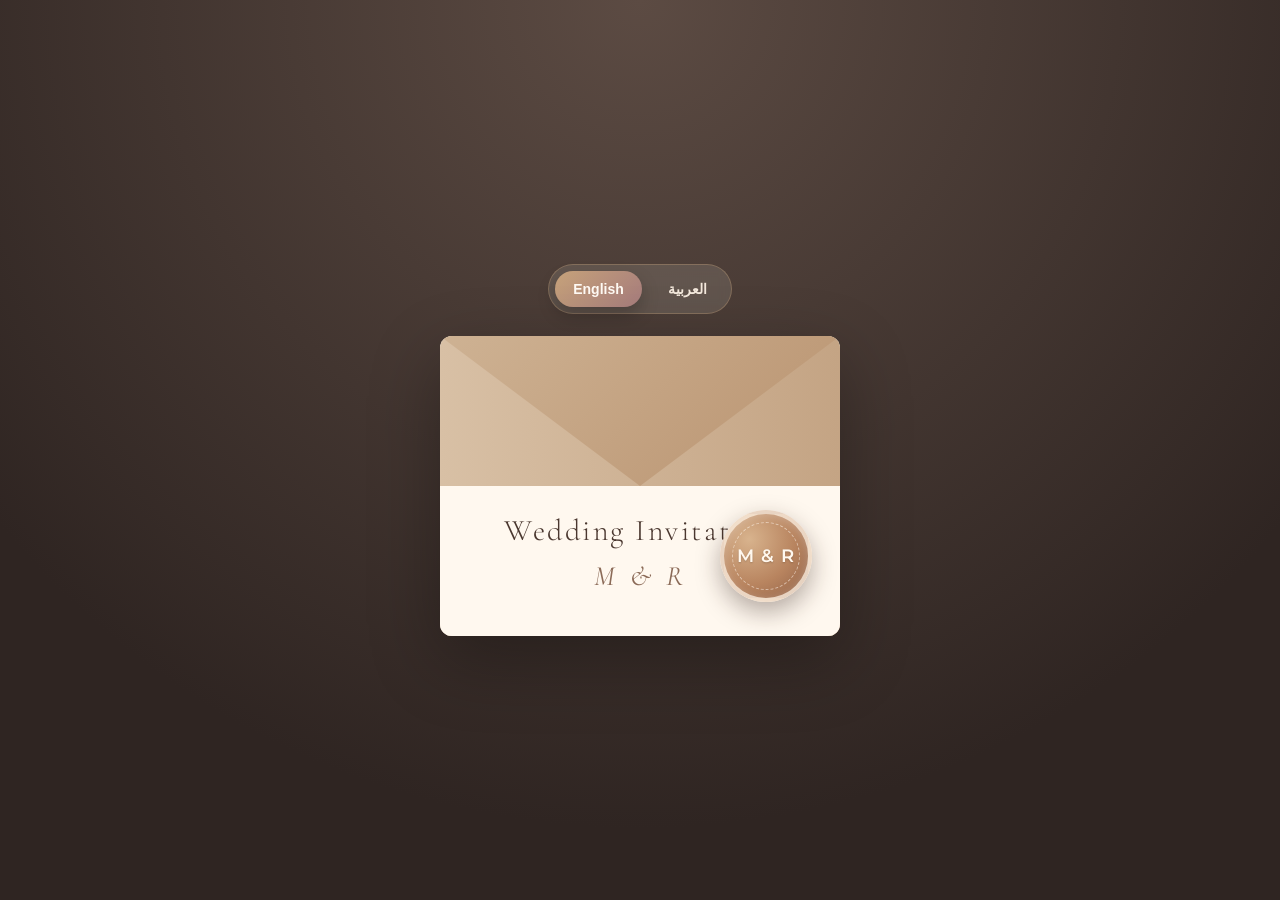
==== commit ceaa465d: "Refine envelope title and initials styling for both languages" ====
--- a/invitation.html
+++ b/invitation.html
@@ -25,7 +25,7 @@
                         <div class="envelope-body">
                             <div class="envelope-text" id="envelope-text">
                                 <h1>Wedding Invitation</h1>
-                                <p>Malek & Rihem</p>
+                                <p class="envelope-couple-names">M &amp; R</p>
                             </div>
                             <button class="seal-stamp" type="button" onclick="openInvitation()" aria-label="Open invitation">
                                 <span class="seal-inner">
@@ -62,7 +62,7 @@
                         </div>
                         <div class="names-section">
                             <div class="divider"></div>
-                            <h1 class="couple-names">Malek & Rihem</h1>
+                            <h1 class="couple-names">Malek &amp; Rihem</h1>
                             <div class="divider"></div>
                         </div>
                         <div class="date-section">
@@ -108,7 +108,7 @@
                     <div class="content">
                         <div class="header-text">
                             <p class="cordial">يشرفنا دعوتك لحضور</p>
-                            <p class="ceremony">حفل زفاف</p>
+                            <p class="ceremony">دعوة زفاف</p>
                         </div>
                         <div class="names-section">
                             <div class="divider"></div>
--- a/invitation-styles.css
+++ b/invitation-styles.css
@@ -108,23 +108,30 @@
 
 .envelope-text {
     text-align: center;
-    margin-bottom: 22px;
+    margin-bottom: 18px;
     z-index: 3;
     position: relative;
 }
 
 .envelope-text h1 {
-    font-size: 28px;
+    font-size: 30px;
     color: #4a372f;
     font-weight: 300;
-    letter-spacing: 2px;
-    margin-bottom: 8px;
+    letter-spacing: 2.5px;
+    margin-bottom: 10px;
 }
 
 .envelope-text p {
-    font-size: 18px;
     color: #8b6a57;
     font-style: italic;
+}
+
+.envelope-couple-names {
+    font-size: 28px;
+    font-weight: 400;
+    letter-spacing: 4px;
+    font-style: normal;
+    text-transform: uppercase;
 }
 
 .seal-stamp {
@@ -511,6 +518,15 @@
         font-size: 15px;
     }
 
+    .envelope-text h1 {
+        font-size: 24px;
+    }
+
+    .envelope-couple-names {
+        font-size: 22px;
+        letter-spacing: 3px;
+    }
+
     .top-controls {
         flex-direction: column;
         align-items: stretch;
@@ -600,10 +616,11 @@
     }
 
     .envelope-text h1 {
-        font-size: 22px;
-    }
-
-    .envelope-text p {
-        font-size: 16px;
-    }
-}
+        font-size: 20px;
+    }
+
+    .envelope-couple-names {
+        font-size: 18px;
+        letter-spacing: 2px;
+    }
+}
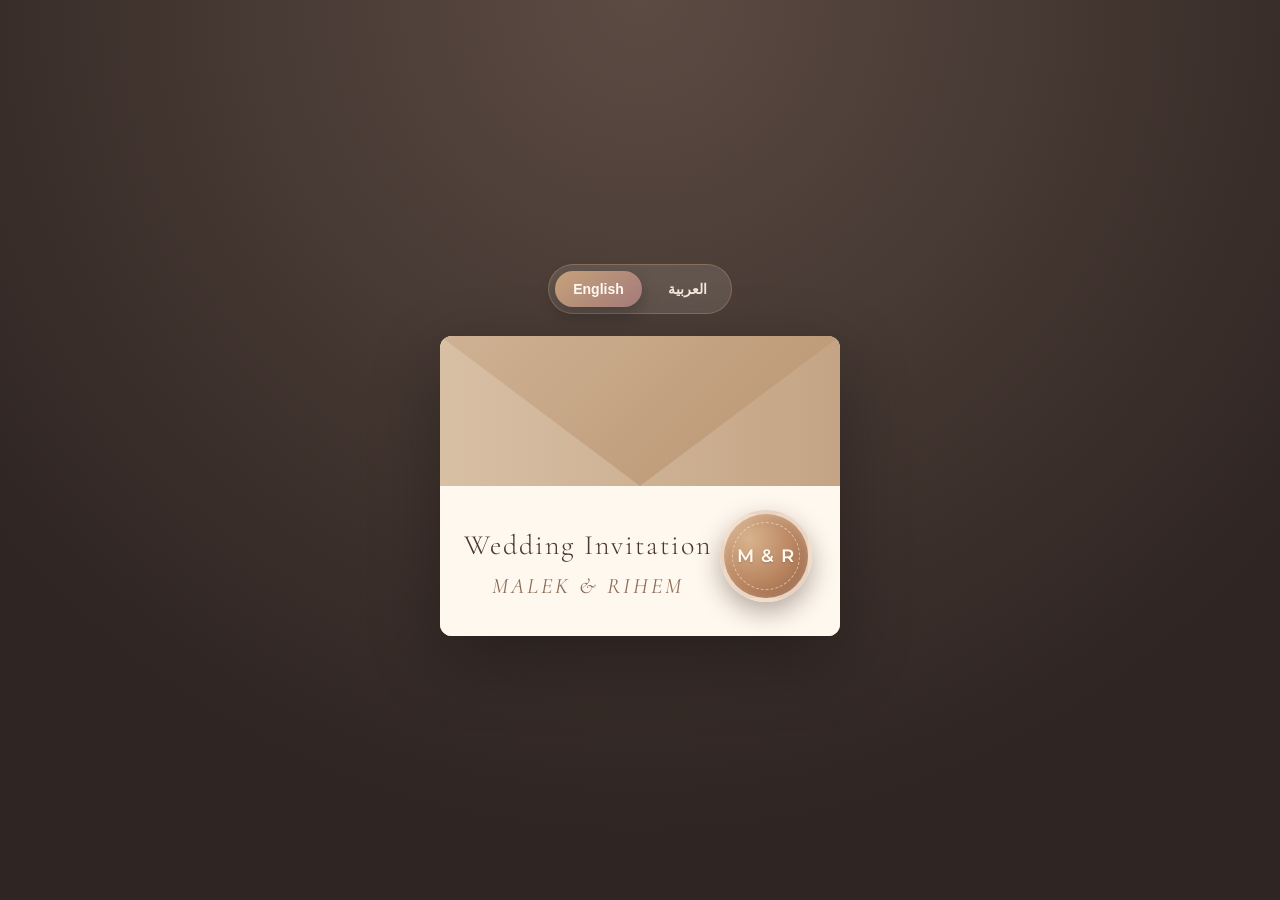
==== commit bb3db6e9: "Update envelope text names for English and Arabic" ====
--- a/invitation.html
+++ b/invitation.html
@@ -25,7 +25,7 @@
                         <div class="envelope-body">
                             <div class="envelope-text" id="envelope-text">
                                 <h1>Wedding Invitation</h1>
-                                <p class="envelope-couple-names">M &amp; R</p>
+                                <p class="envelope-couple-names">MALEK &amp; RIHEM</p>
                             </div>
                             <button class="seal-stamp" type="button" onclick="openInvitation()" aria-label="Open invitation">
                                 <span class="seal-inner">
--- a/invitation-styles.css
+++ b/invitation-styles.css
@@ -102,23 +102,26 @@
     flex-direction: column;
     align-items: center;
     justify-content: center;
-    padding: 30px 20px;
+    padding: 38px 20px 24px;
     z-index: 2;
 }
 
 .envelope-text {
     text-align: center;
-    margin-bottom: 18px;
+    margin-bottom: 8px;
+    padding-right: 104px;
     z-index: 3;
     position: relative;
+    width: 100%;
 }
 
 .envelope-text h1 {
-    font-size: 30px;
+    font-size: 28px;
     color: #4a372f;
     font-weight: 300;
-    letter-spacing: 2.5px;
-    margin-bottom: 10px;
+    letter-spacing: 2px;
+    margin-bottom: 12px;
+    line-height: 1.15;
 }
 
 .envelope-text p {
@@ -127,9 +130,9 @@
 }
 
 .envelope-couple-names {
-    font-size: 28px;
+    font-size: 22px;
     font-weight: 400;
-    letter-spacing: 4px;
+    letter-spacing: 3px;
     font-style: normal;
     text-transform: uppercase;
 }
@@ -510,7 +513,7 @@
     .seal-stamp {
         width: 78px;
         height: 78px;
-        right: 20px;
+        right: 18px;
         top: 18px;
     }
 
@@ -518,13 +521,21 @@
         font-size: 15px;
     }
 
+    .envelope-body {
+        padding: 34px 18px 20px;
+    }
+
+    .envelope-text {
+        padding-right: 88px;
+    }
+
     .envelope-text h1 {
-        font-size: 24px;
+        font-size: 23px;
     }
 
     .envelope-couple-names {
-        font-size: 22px;
-        letter-spacing: 3px;
+        font-size: 19px;
+        letter-spacing: 2px;
     }
 
     .top-controls {
@@ -584,14 +595,23 @@
     }
 
     .seal-stamp {
-        width: 68px;
-        height: 68px;
-        right: 16px;
-        top: 16px;
+        width: 64px;
+        height: 64px;
+        right: 14px;
+        top: 14px;
     }
 
     .seal-monogram {
-        font-size: 13px;
+        font-size: 12px;
+    }
+
+    .envelope-body {
+        padding: 30px 14px 18px;
+    }
+
+    .envelope-text {
+        padding-right: 72px;
+        margin-bottom: 4px;
     }
 
     .lang-toggle-btn {
@@ -616,11 +636,12 @@
     }
 
     .envelope-text h1 {
-        font-size: 20px;
+        font-size: 18px;
+        letter-spacing: 1px;
     }
 
     .envelope-couple-names {
-        font-size: 18px;
-        letter-spacing: 2px;
-    }
-}
+        font-size: 16px;
+        letter-spacing: 1.5px;
+    }
+}
